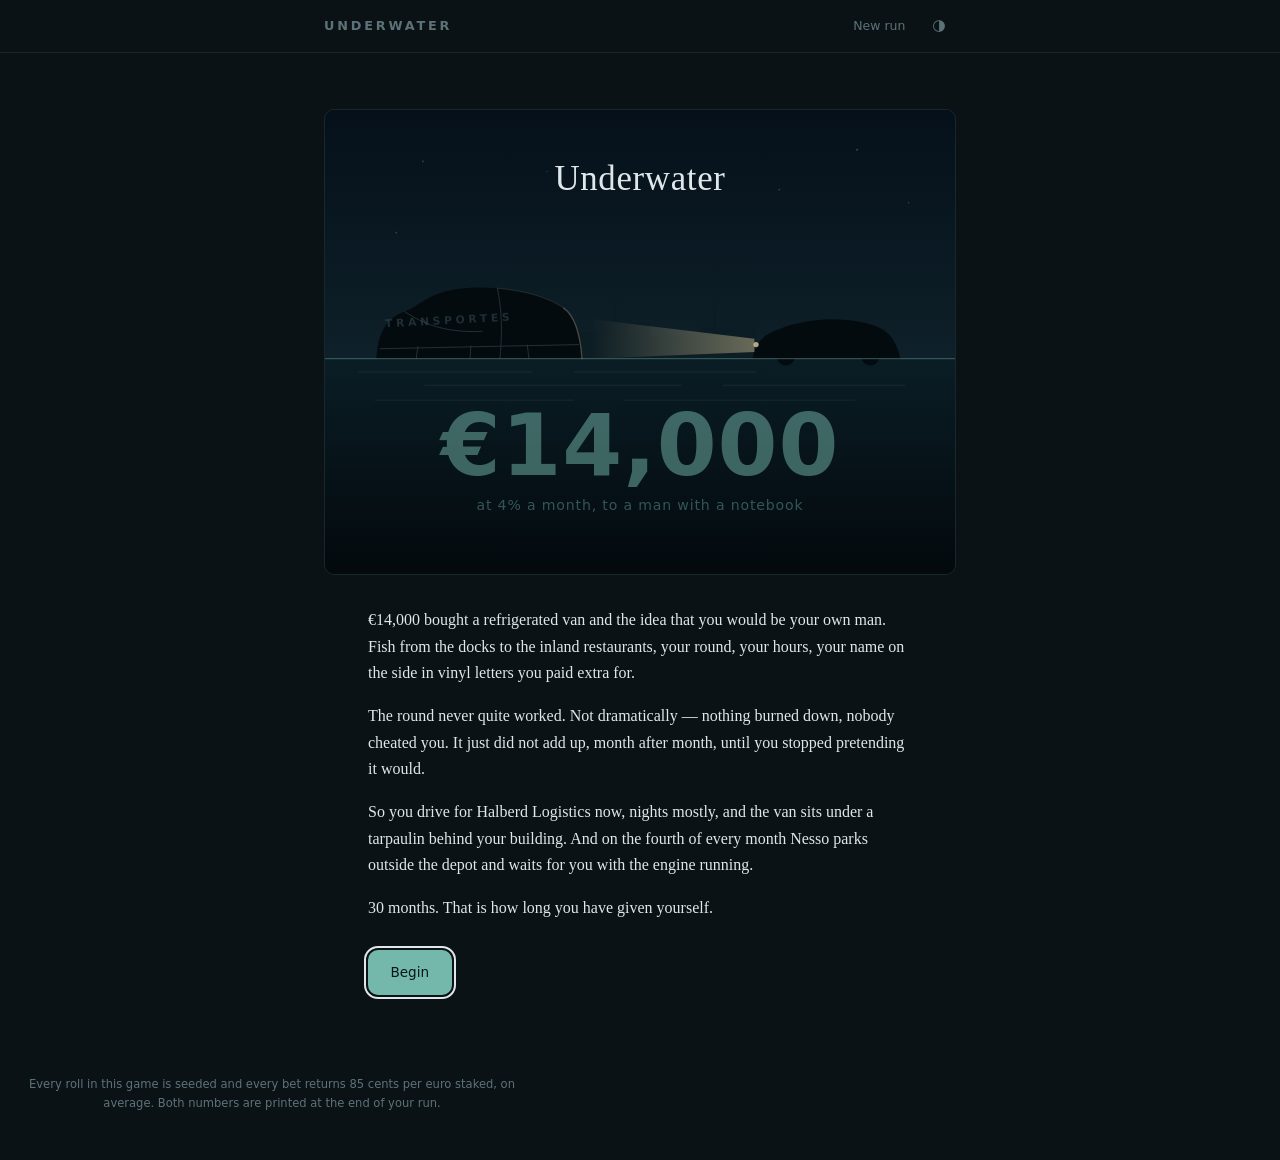
==== index.html @ 722e26c5 "Underwater: engine, chapter one, and the checks tool A 30-month narrative game arguing four things: " ====
<!DOCTYPE html>
<html lang="en" data-theme="dark">
<head>
<meta charset="utf-8">
<meta name="viewport" content="width=device-width, initial-scale=1">
<title>Underwater</title>
<meta name="description" content="A short game about debt, chance, and what you are willing to know about yourself.">
<link rel="stylesheet" href="assets/css/main.css">
</head>
<body>

<a class="skip" href="#stage">Skip to the game</a>

<header class="site-header">
  <div class="site-header__inner">
    <h1 class="site-header__brand">Underwater</h1>
    <div class="site-header__tools">
      <button type="button" id="restart" class="link-button">New run</button>
      <button type="button" id="theme-toggle" class="icon-button" aria-label="Switch between light and dark">◑</button>
    </div>
  </div>
</header>

<div class="ledger-bar" id="ledger-bar" hidden>
  <div class="ledger" id="ledger" aria-live="polite"></div>
</div>

<main id="stage" class="stage" tabindex="-1">
  <noscript>
    <article class="card">
      <h2 class="card__title">This one needs JavaScript</h2>
      <p class="prose">Underwater is a small game rather than a page — all 30 months of it run in the browser, with nothing on a server. Turn JavaScript on for this file and it will start.</p>
    </article>
  </noscript>
</main>

<footer class="site-footer">
  <p>Every roll in this game is seeded and every bet returns 85 cents per euro staked, on average. Both numbers are printed at the end of your run.</p>
</footer>

<!-- The opening image.

     Authored here rather than as a .svg file loaded through <img> for one
     reason: an <img> document cannot see this page's custom properties, so it
     could not follow the light/dark theme. Inline, every colour below is a
     token and the picture rethemes with everything else.

     It is also why the figures are <text> and not paths — they stay real,
     selectable, searchable text, and the whole premise is still readable to a
     screen reader through the label applied in ui.js.

     The composition is the argument: the waterline splits it, the van and the
     man waiting for you sit above, and what you owe is underneath, larger than
     both and getting no smaller. -->
<template id="intro-art">
  <svg class="art" viewBox="0 0 760 560" xmlns="http://www.w3.org/2000/svg" preserveAspectRatio="xMidYMid meet">
    <defs>
      <linearGradient id="art-sky" x1="0" y1="0" x2="0" y2="1">
        <stop offset="0%" stop-color="var(--art-sky-top)"/>
        <stop offset="100%" stop-color="var(--art-sky-bottom)"/>
      </linearGradient>
      <linearGradient id="art-deep" x1="0" y1="0" x2="0" y2="1">
        <stop offset="0%" stop-color="var(--art-water-top)"/>
        <stop offset="100%" stop-color="var(--art-water-bottom)"/>
      </linearGradient>
      <linearGradient id="art-beam" x1="1" y1="0" x2="0" y2="0">
        <stop offset="0%" stop-color="var(--art-beam)" stop-opacity="0.42"/>
        <stop offset="100%" stop-color="var(--art-beam)" stop-opacity="0"/>
      </linearGradient>
    </defs>

    <rect x="0" y="0" width="760" height="300" fill="url(#art-sky)"/>
    <rect x="0" y="300" width="760" height="260" fill="url(#art-deep)"/>

    <g fill="var(--art-line)" opacity="0.32">
      <circle cx="118" cy="62" r="1.1"/>
      <circle cx="642" cy="48" r="1.3"/>
      <circle cx="704" cy="112" r="0.9"/>
      <circle cx="86" cy="148" r="1"/>
      <circle cx="548" cy="96" r="1.1"/>
      <circle cx="268" cy="74" r="0.8"/>
    </g>

    <!-- The picture carries the title only. "30 months. That is how long you
         have given yourself." used to sit here, and it is now the last line of
         the prose directly underneath — printing it in both places two inches
         apart reads as a mistake rather than as emphasis. -->
    <text class="art__title" x="380" y="96">Underwater</text>

    <!-- The port, far off and not your problem. -->
    <g fill="var(--art-far)" opacity="0.72">
      <path d="M280 300 L280 268 L330 268 L330 256 L392 256 L392 272 L452 272 L452 262 L520 262 L520 300 Z"/>
    </g>
    <g stroke="var(--art-far)" stroke-width="2.5" fill="none" opacity="0.72">
      <path d="M470 262 L470 196 M444 201 L518 201 M470 196 L444 201 M470 196 L518 201"/>
      <path d="M350 256 L350 212 M331 216 L377 216"/>
    </g>

    <!-- Nesso, parked, engine running. -->
    <g>
      <path d="M516 300 C518 285 525 275 537 269 C553 261 573 255 599 253 C625 251 649 255 665 261 C681 267 690 280 694 300 Z"
            fill="var(--art-object)"/>
      <circle cx="556" cy="297" r="11" fill="var(--art-object)"/>
      <circle cx="658" cy="297" r="11" fill="var(--art-object)"/>
      <path d="M518 276 L320 252 L320 300 L518 292 Z" fill="url(#art-beam)"/>
      <circle cx="520" cy="283" r="3.2" fill="var(--art-beam)" opacity="0.75"/>
    </g>

    <!-- The van, under its tarpaulin, not going anywhere. -->
    <g>
      <path d="M62 300 C64 268 74 251 96 243 C112 237 120 227 138 221 C158 214 186 213 208 215 C240 218 268 225 288 239 C302 249 308 272 310 300 Z"
            fill="var(--art-object)"/>
      <g stroke="var(--art-fold)" stroke-width="1.2" fill="none" opacity="0.5">
        <path d="M96 243 C122 261 152 269 190 267"/>
        <path d="M208 215 C215 249 213 277 211 300"/>
        <path d="M66 288 L306 283"/>
        <path d="M112 285 L110 300 M176 284 L175 300 M244 283 L246 300"/>
      </g>
      <text class="art__vinyl" x="150" y="258" transform="rotate(-3 150 258)">TRANSPORTES</text>
      <!-- His headlights are the only thing lighting your van. -->
      <path d="M288 239 C302 249 308 272 310 300" stroke="var(--art-beam)" stroke-width="1.6"
            fill="none" opacity="0.28" stroke-linecap="round"/>
      <path d="M208 215 C240 218 268 225 288 239" stroke="var(--art-beam)" stroke-width="1.1"
            fill="none" opacity="0.13" stroke-linecap="round"/>
    </g>

    <!-- The waterline, and what is under it. -->
    <path d="M0 300 L760 300" stroke="var(--art-line)" stroke-width="1" opacity="0.55"/>
    <g stroke="var(--art-line)" stroke-width="1" opacity="0.13" fill="none">
      <path d="M40 316 L250 316 M300 316 L520 316"/>
      <path d="M120 332 L430 332 M480 332 L700 332"/>
      <path d="M60 350 L300 350 M360 350 L640 350"/>
    </g>

    <text class="art__figure" x="380" y="440">€14,000</text>
    <text class="art__sub" x="380" y="482">at 4% a month, to a man with a notebook</text>
  </svg>
</template>

<script src="assets/js/config.js"></script>
<script src="assets/js/lib/rng.js"></script>
<script src="assets/js/lib/state.js"></script>
<script src="assets/js/lib/economy.js"></script>
<script src="assets/js/lib/wager.js"></script>
<script src="assets/js/lib/scenarios.js"></script>
<script src="assets/js/lib/endings.js"></script>
<script src="content/script.js"></script>
<script src="assets/js/ui.js"></script>
<script src="assets/js/main.js"></script>

</body>
</html>
---- assets/css/main.css ----
/* Underwater — all of it.

   Every colour is a custom property declared twice: once on :root for dark,
   once in the single [data-theme='light'] block. There are no hex values
   anywhere else in this file, so a retheme is two blocks rather than a search.

   --murk is the exception to "tokens are static". It is written by JavaScript
   every month, from the player's debt and composure, and it drives the tint,
   the pace of the transitions and the weight of the text. A player who keeps
   their numbers under control never sees the bottom of its range. */

:root {
  --ink: #dfe7ea;
  --ink-soft: #8ea0a8;
  --ink-faint: #5d7278;
  --bg: #0a1216;
  --bg-deep: #060c0f;
  --surface: #10202700;
  --surface-solid: #112026;
  --line: #1d333c;
  --line-soft: #16282f;
  --accent: #74b8ac;
  --accent-ink: #06171a;
  --bad: #cc7362;
  --good: #86b177;

  /* The opening picture. Night on the quay. */
  --art-sky-top: #05101a;
  --art-sky-bottom: #0e2029;
  --art-water-top: #0a1d25;
  --art-water-bottom: #03090d;
  --art-far: #0c1c23;
  --art-object: #040b0f;
  --art-fold: #3d5861;
  --art-line: #74b8ac;
  --art-beam: #e8d5a2;

  --murk: 0;
  --pace: calc(220ms + var(--murk) * 420ms);

  --radius: 10px;
  --measure: 34rem;
  --shell: 42rem;
}

[data-theme='light'] {
  --ink: #17262c;
  --ink-soft: #5a6e76;
  --ink-faint: #8b9aa0;
  --bg: #eceeec;
  --bg-deep: #dfe3e1;
  --surface: #ffffff00;
  --surface-solid: #ffffff;
  --line: #ccd5d4;
  --line-soft: #dde3e2;
  --accent: #2c6d64;
  --accent-ink: #ffffff;
  --bad: #a3462f;
  --good: #3f6d34;

  /* The same quay before dawn rather than after dark — the scene has to survive
     a light background, so it goes to fog instead of inverting. */
  --art-sky-top: #b9c6c8;
  --art-sky-bottom: #dfe4e2;
  --art-water-top: #a9b8b8;
  --art-water-bottom: #7e9091;
  --art-far: #9dadae;
  --art-object: #4a5b5d;
  --art-fold: #b9c6c6;
  --art-line: #2c6d64;
  --art-beam: #c9a23e;
}

* { box-sizing: border-box; }

html, body {
  margin: 0;
  padding: 0;
}

body {
  background: var(--bg);
  color: var(--ink);
  font: 400 1rem/1.65 ui-serif, Georgia, 'Iowan Old Style', 'Times New Roman', serif;
  min-height: 100vh;
  display: flex;
  flex-direction: column;
  transition: background var(--pace) linear, color var(--pace) linear;
}

/* The water. Sits over everything, ignores the pointer, and is invisible at
   --murk: 0 — which is where a run starts. */
body::after {
  content: '';
  position: fixed;
  inset: 0;
  pointer-events: none;
  z-index: 50;
  opacity: calc(var(--murk) * 0.6);
  background:
    radial-gradient(120% 80% at 50% -10%, transparent 30%, var(--bg-deep) 100%),
    linear-gradient(180deg, transparent 40%, var(--bg-deep) 100%);
  transition: opacity 900ms linear;
}

.skip {
  position: absolute;
  left: -9999px;
  background: var(--accent);
  color: var(--accent-ink);
  padding: 0.6rem 1rem;
  z-index: 100;
}

.skip:focus {
  left: 1rem;
  top: 1rem;
}

/* ------------------------------------------------------------------ */
/* Chrome                                                              */
/* ------------------------------------------------------------------ */

.site-header {
  border-bottom: 1px solid var(--line-soft);
}

.site-header__inner,
.ledger,
.stage,
.site-footer p {
  max-width: var(--shell);
  margin: 0 auto;
  padding: 0 1.25rem;
}

.site-header__inner {
  display: flex;
  align-items: center;
  justify-content: space-between;
  gap: 1rem;
  min-height: 3.25rem;
}

.site-header__brand {
  margin: 0;
  font-size: 0.8rem;
  letter-spacing: 0.22em;
  text-transform: uppercase;
  color: var(--ink-faint);
  font-family: ui-sans-serif, system-ui, sans-serif;
}

.site-header__tools {
  display: flex;
  align-items: center;
  gap: 0.35rem;
}

.link-button,
.icon-button {
  background: none;
  border: 1px solid transparent;
  color: var(--ink-faint);
  font: inherit;
  font-family: ui-sans-serif, system-ui, sans-serif;
  font-size: 0.78rem;
  padding: 0.35rem 0.6rem;
  border-radius: var(--radius);
  cursor: pointer;
}

.link-button:hover,
.icon-button:hover {
  color: var(--ink);
  border-color: var(--line);
}

.icon-button {
  font-size: 0.95rem;
  line-height: 1;
}

.site-footer {
  margin-top: auto;
  padding: 2.5rem 0 3rem;
  color: var(--ink-faint);
  font-family: ui-sans-serif, system-ui, sans-serif;
  font-size: 0.72rem;
  line-height: 1.6;
}

.site-footer p {
  margin: 0;
  max-width: var(--measure);
  text-align: center;
}

/* ------------------------------------------------------------------ */
/* The ledger                                                          */
/* ------------------------------------------------------------------ */

.ledger-bar {
  border-bottom: 1px solid var(--line-soft);
  background: var(--bg-deep);
  position: sticky;
  top: 0;
  z-index: 20;
}

.ledger {
  display: flex;
  flex-wrap: wrap;
  gap: 0.35rem 1.4rem;
  padding-top: 0.65rem;
  padding-bottom: 0.65rem;
  font-family: ui-sans-serif, system-ui, sans-serif;
}

.ledger__item {
  display: flex;
  flex-direction: column;
  gap: 0.1rem;
}

.ledger__label {
  font-size: 0.62rem;
  letter-spacing: 0.14em;
  text-transform: uppercase;
  color: var(--ink-faint);
}

.ledger__value {
  font-size: 0.86rem;
  font-variant-numeric: tabular-nums;
}

.ledger__item--debt .ledger__value {
  font-weight: 600;
}

/* "Never" is the single most important word the interface can show, so it is
   the only thing in the ledger that gets a colour. */
.ledger__item--never .ledger__value {
  color: var(--bad);
}

.dots {
  display: inline-flex;
  gap: 2px;
  align-items: center;
  height: 1.3em;
}

.dots__dot {
  width: 5px;
  height: 5px;
  border-radius: 50%;
  background: var(--line);
}

.dots__dot.is-filled {
  background: var(--accent);
}

/* ------------------------------------------------------------------ */
/* Cards                                                               */
/* ------------------------------------------------------------------ */

.stage {
  width: 100%;
  padding-top: 2.5rem;
  padding-bottom: 2.5rem;
  outline: none;
}

.card {
  max-width: var(--measure);
  margin: 0 auto;
  transition: opacity var(--pace) ease, transform var(--pace) ease;
}

.card.is-entering {
  opacity: 0;
  transform: translateY(10px);
}

/* ------------------------------------------------------------------ */
/* The opening image                                                   */
/* ------------------------------------------------------------------ */

/* The intro card is wider than the others so the picture has room, but its
   prose is pulled back to the reading measure and centred under the image —
   text set to the full width of an illustration is a tiring line length. */
.card--intro {
  max-width: var(--shell);
}

.card--intro .card__body,
.card--intro .card__actions {
  max-width: var(--measure);
  margin-left: auto;
  margin-right: auto;
}

.art {
  display: block;
  width: 100%;
  height: auto;
  margin-bottom: 2rem;
  border-radius: var(--radius);
  /* The picture is the one thing on screen that should not go murky — it is
     the state of the world before any of this is your fault. */
  border: 1px solid var(--line-soft);
}

.art text {
  text-anchor: middle;
}

.art__title {
  font-family: ui-serif, Georgia, 'Iowan Old Style', 'Times New Roman', serif;
  font-size: 42px;
  fill: var(--ink);
  letter-spacing: 0.02em;
}

.art__lede {
  font-family: ui-sans-serif, system-ui, sans-serif;
  font-size: 14px;
  fill: var(--ink-soft);
  letter-spacing: 0.04em;
}

/* The number is set larger than anything above the waterline on purpose, and
   dimmed, so it reads as something underneath the scene rather than a label
   on it. */
.art__figure {
  font-family: ui-sans-serif, system-ui, sans-serif;
  font-size: 104px;
  font-weight: 600;
  fill: var(--art-line);
  fill-opacity: 0.5;
  letter-spacing: 0.01em;
}

.art__sub {
  font-family: ui-sans-serif, system-ui, sans-serif;
  font-size: 17px;
  fill: var(--art-line);
  fill-opacity: 0.42;
  letter-spacing: 0.06em;
}

/* The name he paid extra for, showing through where the rain pulled the cover
   tight. */
.art__vinyl {
  font-family: ui-sans-serif, system-ui, sans-serif;
  font-size: 13px;
  font-weight: 600;
  fill: var(--art-fold);
  fill-opacity: 0.45;
  letter-spacing: 0.34em;
}

@media (max-width: 34rem) {
  .art__title { font-size: 50px; }
  .art__lede { font-size: 17px; }
  .art__sub { font-size: 20px; }
}

.card__kicker {
  margin: 0 0 0.6rem;
  font-family: ui-sans-serif, system-ui, sans-serif;
  font-size: 0.68rem;
  letter-spacing: 0.16em;
  text-transform: uppercase;
  color: var(--accent);
}

.card__title {
  margin: 0 0 1.1rem;
  font-size: 1.6rem;
  line-height: 1.2;
  font-weight: 500;
  letter-spacing: -0.01em;
}

.prose {
  margin: 0 0 1.05rem;
  /* Text loses a little contrast as the run goes under, which is doing the
     same work as the tint but on the part of the screen you are reading. */
  color: color-mix(in srgb, var(--ink) calc(100% - var(--murk) * 18%), var(--ink-soft));
}

.card__note {
  margin: 1.4rem 0 0;
  padding-left: 0.9rem;
  border-left: 2px solid var(--line);
  color: var(--ink-soft);
  font-size: 0.9rem;
}

/* ------------------------------------------------------------------ */
/* Choices                                                             */
/* ------------------------------------------------------------------ */

.choices {
  list-style: none;
  margin: 1.8rem 0 0;
  padding: 0;
  display: flex;
  flex-direction: column;
  gap: 0.6rem;
}

.choice {
  display: flex;
  gap: 0.85rem;
  align-items: baseline;
  width: 100%;
  text-align: left;
  background: var(--surface-solid);
  border: 1px solid var(--line);
  border-radius: var(--radius);
  padding: 0.85rem 1rem;
  color: inherit;
  font: inherit;
  cursor: pointer;
  transition: border-color 140ms ease, transform 140ms ease;
}

.choice:hover,
.choice:focus-visible {
  border-color: var(--accent);
  transform: translateX(2px);
  outline: none;
}

.choice__key {
  font-family: ui-sans-serif, system-ui, sans-serif;
  font-size: 0.7rem;
  color: var(--ink-faint);
  min-width: 0.8rem;
}

.choice__text {
  display: flex;
  flex-direction: column;
  gap: 0.2rem;
}

.choice__label {
  line-height: 1.4;
}

.choice__hint {
  font-family: ui-sans-serif, system-ui, sans-serif;
  font-size: 0.74rem;
  color: var(--ink-faint);
}

.card__actions {
  margin-top: 1.8rem;
}

.button {
  background: var(--accent);
  color: var(--accent-ink);
  border: none;
  border-radius: var(--radius);
  padding: 0.7rem 1.4rem;
  font: inherit;
  font-family: ui-sans-serif, system-ui, sans-serif;
  font-size: 0.85rem;
  cursor: pointer;
}

.button:hover { filter: brightness(1.08); }
.button:focus-visible { outline: 2px solid var(--ink); outline-offset: 2px; }

/* ------------------------------------------------------------------ */
/* The month-close strip — the drumbeat                                */
/* ------------------------------------------------------------------ */

.strip {
  margin-top: 1.9rem;
  padding-top: 0.85rem;
  border-top: 1px solid var(--line);
  display: flex;
  flex-wrap: wrap;
  gap: 0.2rem 1.15rem;
  align-items: baseline;
  font-family: ui-sans-serif, system-ui, sans-serif;
  font-size: 0.75rem;
}

.strip__month {
  color: var(--ink-faint);
  letter-spacing: 0.08em;
  text-transform: uppercase;
  font-size: 0.65rem;
}

.strip__part { display: inline-flex; gap: 0.35rem; }
.strip__label { color: var(--ink-faint); }
.strip__value { font-variant-numeric: tabular-nums; }
.strip--bad .strip__value { color: var(--bad); }

/* ------------------------------------------------------------------ */
/* Receipts and the final ledger                                       */
/* ------------------------------------------------------------------ */

.receipt {
  margin: 1.5rem 0 0;
  border: 1px solid var(--line);
  border-left-width: 3px;
  border-radius: var(--radius);
  padding: 0.8rem 1rem;
  font-family: ui-sans-serif, system-ui, sans-serif;
  font-size: 0.8rem;
}

.receipt--win { border-left-color: var(--good); }
.receipt--loss { border-left-color: var(--bad); }

.receipt__row,
.final__row {
  display: flex;
  justify-content: space-between;
  gap: 1.5rem;
  padding: 0.2rem 0;
}

.receipt__label,
.final__label { color: var(--ink-soft); }

.receipt__value,
.final__value { font-variant-numeric: tabular-nums; text-align: right; }

.final {
  margin-top: 2.2rem;
  border-top: 1px solid var(--line);
  padding-top: 0.5rem;
  font-family: ui-sans-serif, system-ui, sans-serif;
  font-size: 0.82rem;
}

.final__heading {
  margin: 1.5rem 0 0.4rem;
  font-size: 0.64rem;
  letter-spacing: 0.16em;
  text-transform: uppercase;
  color: var(--accent);
  font-weight: 600;
}

.final__row--bad .final__value { color: var(--bad); }
.final__row--good .final__value { color: var(--good); }
.final__row--quiet { color: var(--ink-faint); margin-top: 1.5rem; }

@media (min-width: 40rem) {
  .card__title { font-size: 1.85rem; }
  .stage { padding-top: 3.5rem; }
}

/* Honour a reader who has asked the system to stop moving things. The murk
   still tints, because that is information rather than decoration — it just
   stops animating into place. */
@media (prefers-reduced-motion: reduce) {
  *,
  *::before,
  *::after {
    animation-duration: 0.01ms !important;
    transition-duration: 0.01ms !important;
  }
}
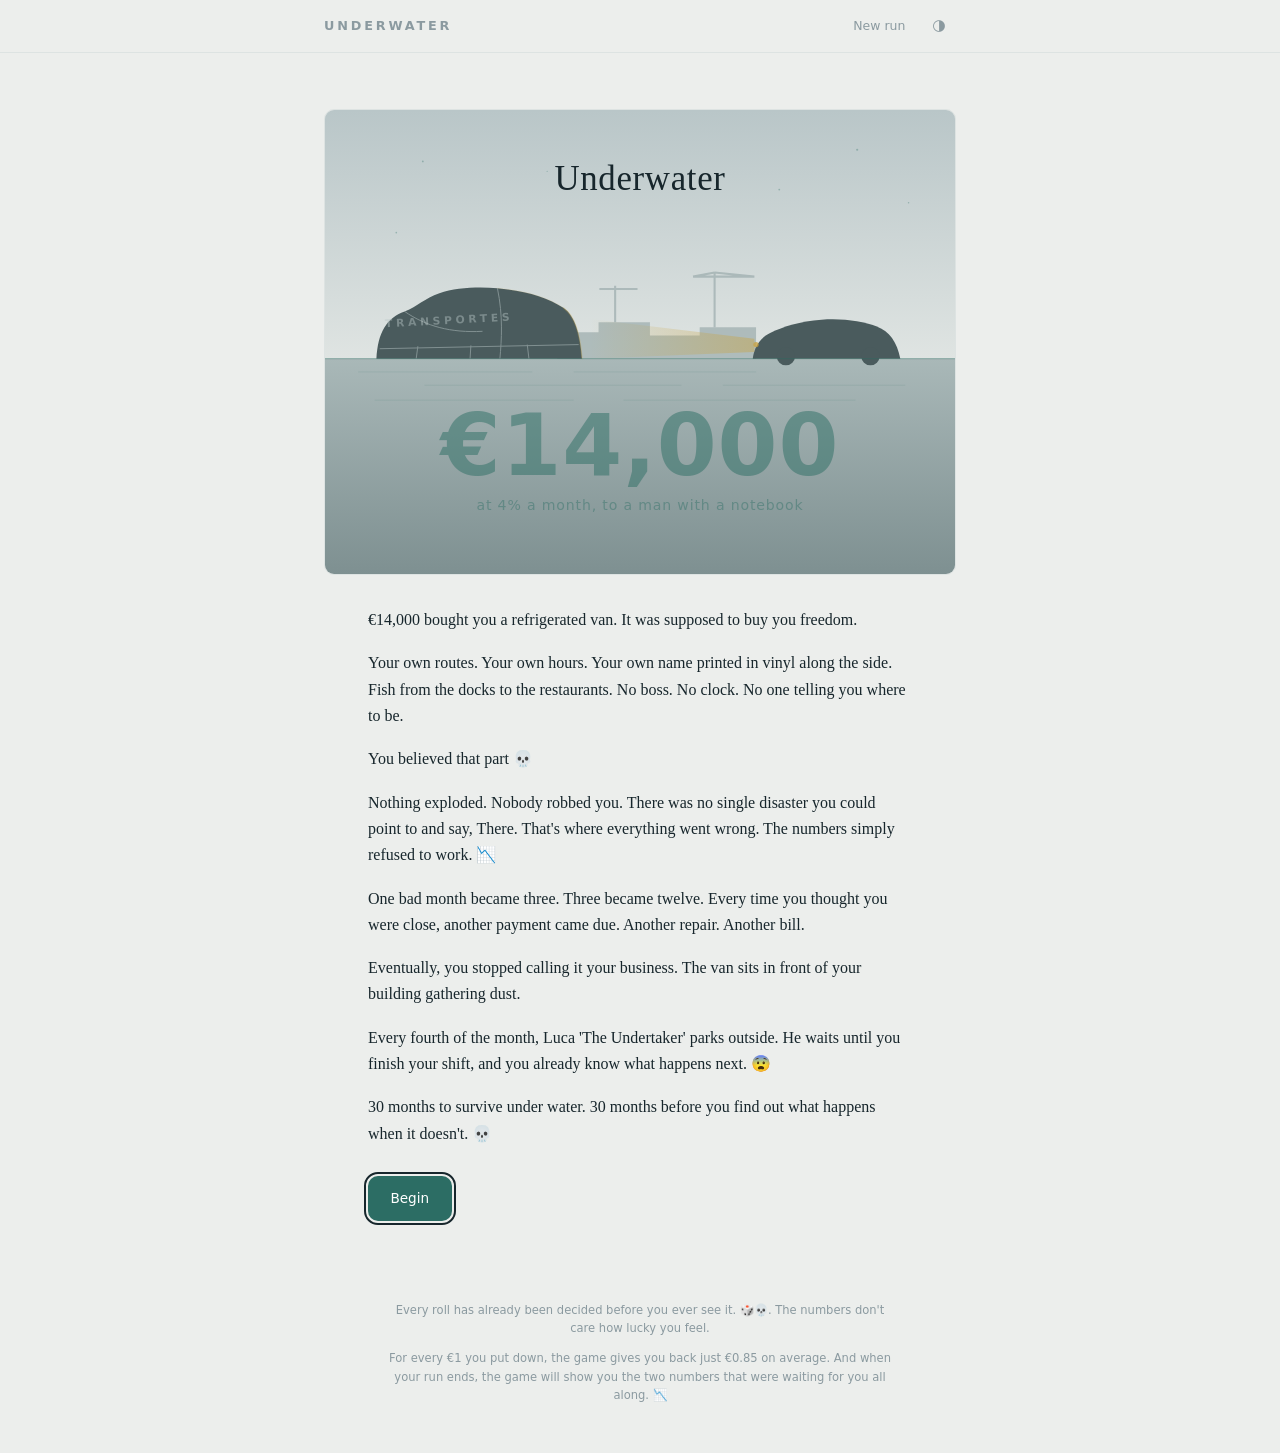
==== commit e5f07d6f: "Rename the lender to Luca, add per-choice art, fix the €300 payment Content and presentation work on" ====
--- a/index.html
+++ b/index.html
@@ -1,5 +1,5 @@
 <!DOCTYPE html>
-<html lang="en" data-theme="dark">
+<html lang="en" data-theme="light">
 <head>
 <meta charset="utf-8">
 <meta name="viewport" content="width=device-width, initial-scale=1">
@@ -35,7 +35,8 @@
 </main>
 
 <footer class="site-footer">
-  <p>Every roll in this game is seeded and every bet returns 85 cents per euro staked, on average. Both numbers are printed at the end of your run.</p>
+  <p>Every roll has already been decided before you ever see it. 🎲💀. The numbers don't care how lucky you feel.</p>
+  <p>For every €1 you put down, the game gives you back just €0.85 on average. And when your run ends, the game will show you the two numbers that were waiting for you all along. 📉</p>
 </footer>
 
 <!-- The opening image.
@@ -96,7 +97,7 @@
       <path d="M350 256 L350 212 M331 216 L377 216"/>
     </g>
 
-    <!-- Nesso, parked, engine running. -->
+    <!-- Luca "The Undertaker", parked, engine running. -->
     <g>
       <path d="M516 300 C518 285 525 275 537 269 C553 261 573 255 599 253 C625 251 649 255 665 261 C681 267 690 280 694 300 Z"
             fill="var(--art-object)"/>
--- a/assets/css/main.css
+++ b/assets/css/main.css
@@ -191,9 +191,13 @@
 }
 
 .site-footer p {
-  margin: 0;
+  margin: 0 auto;
   max-width: var(--measure);
   text-align: center;
+}
+
+.site-footer p + p {
+  margin-top: 0.75rem;
 }
 
 /* ------------------------------------------------------------------ */
